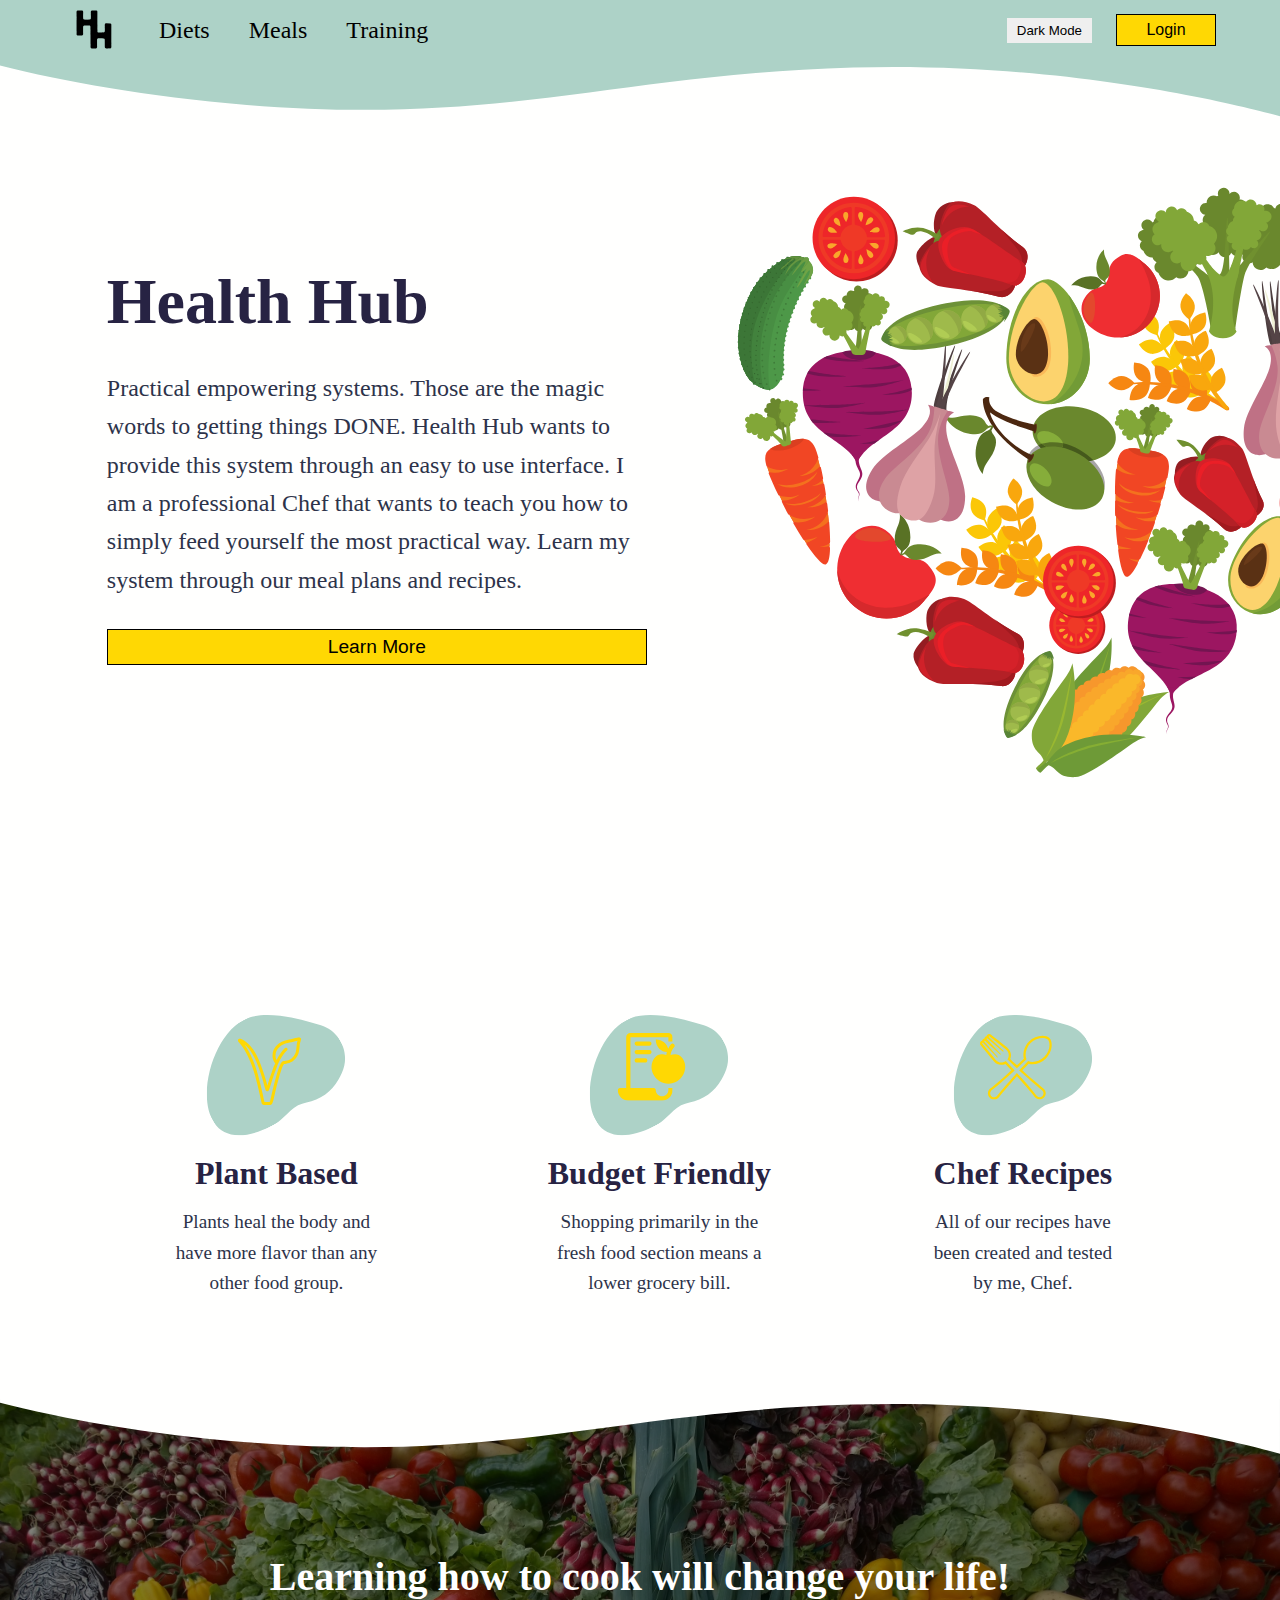
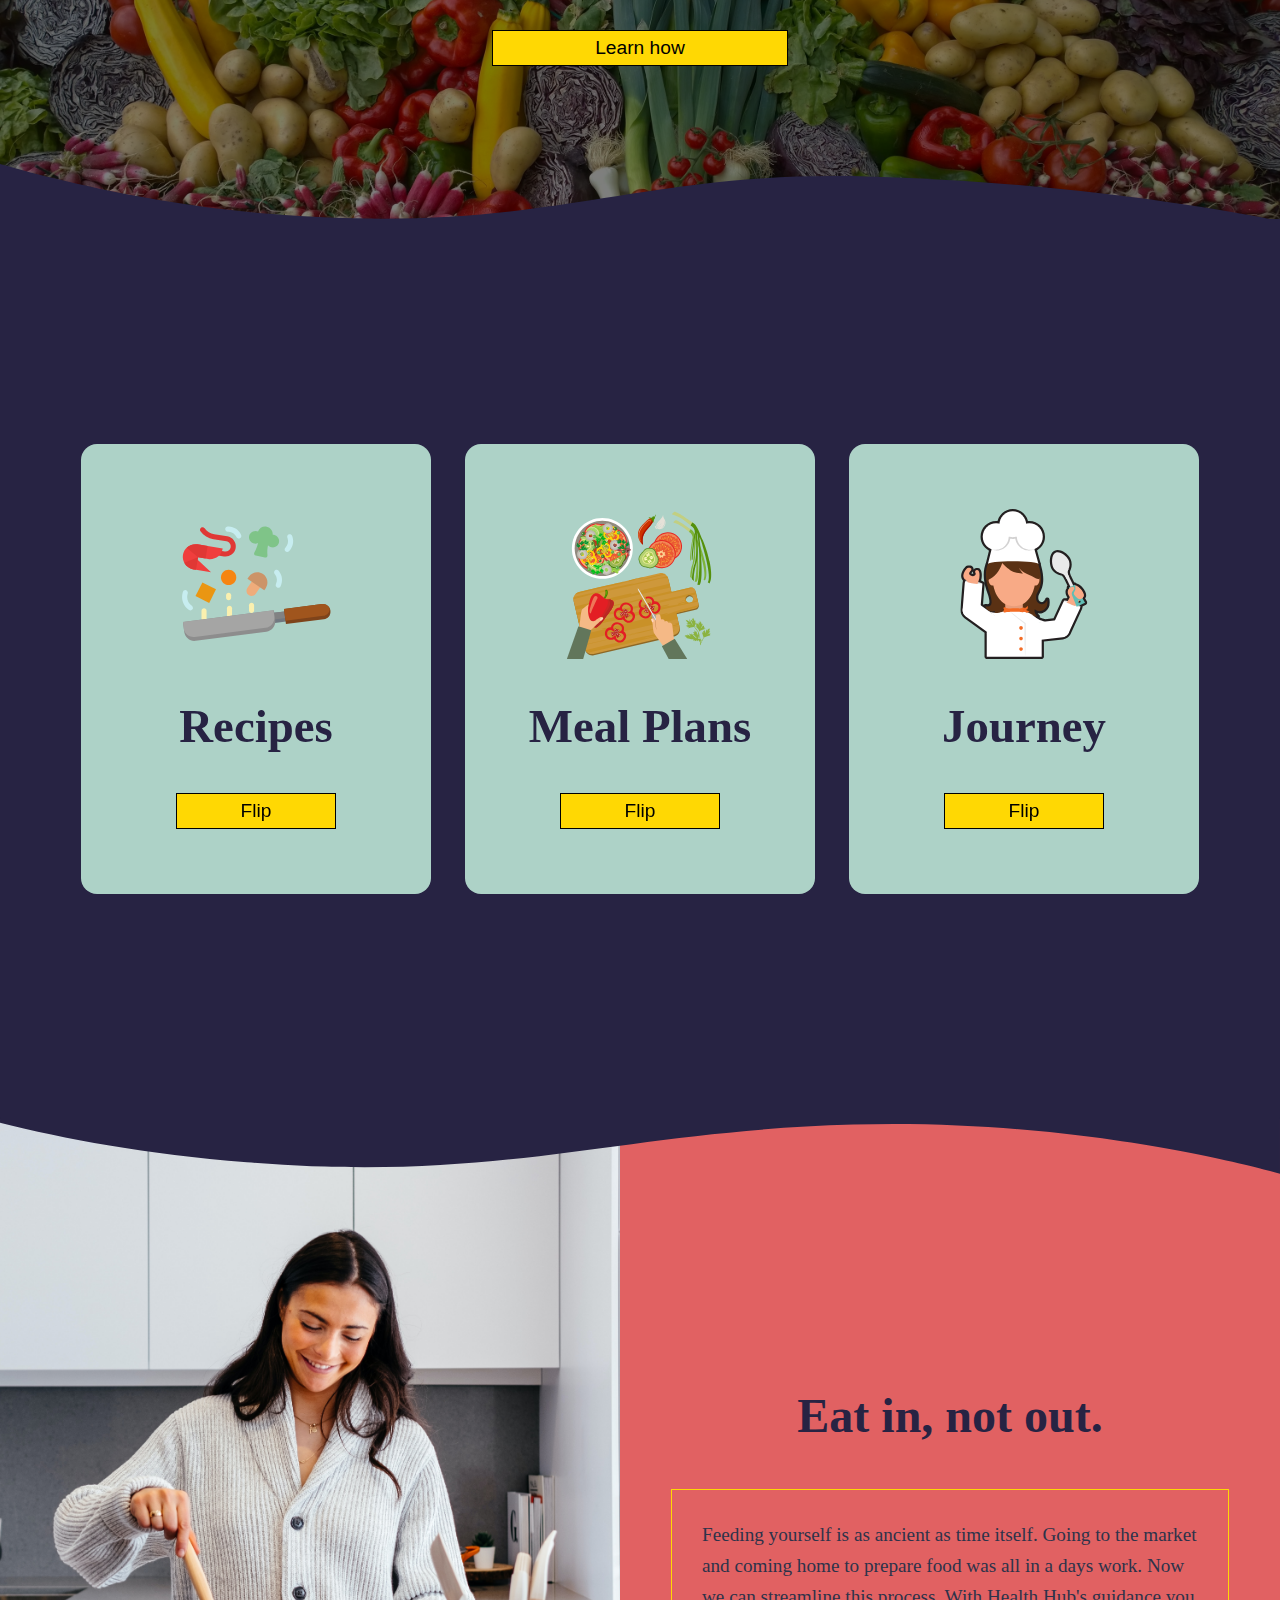
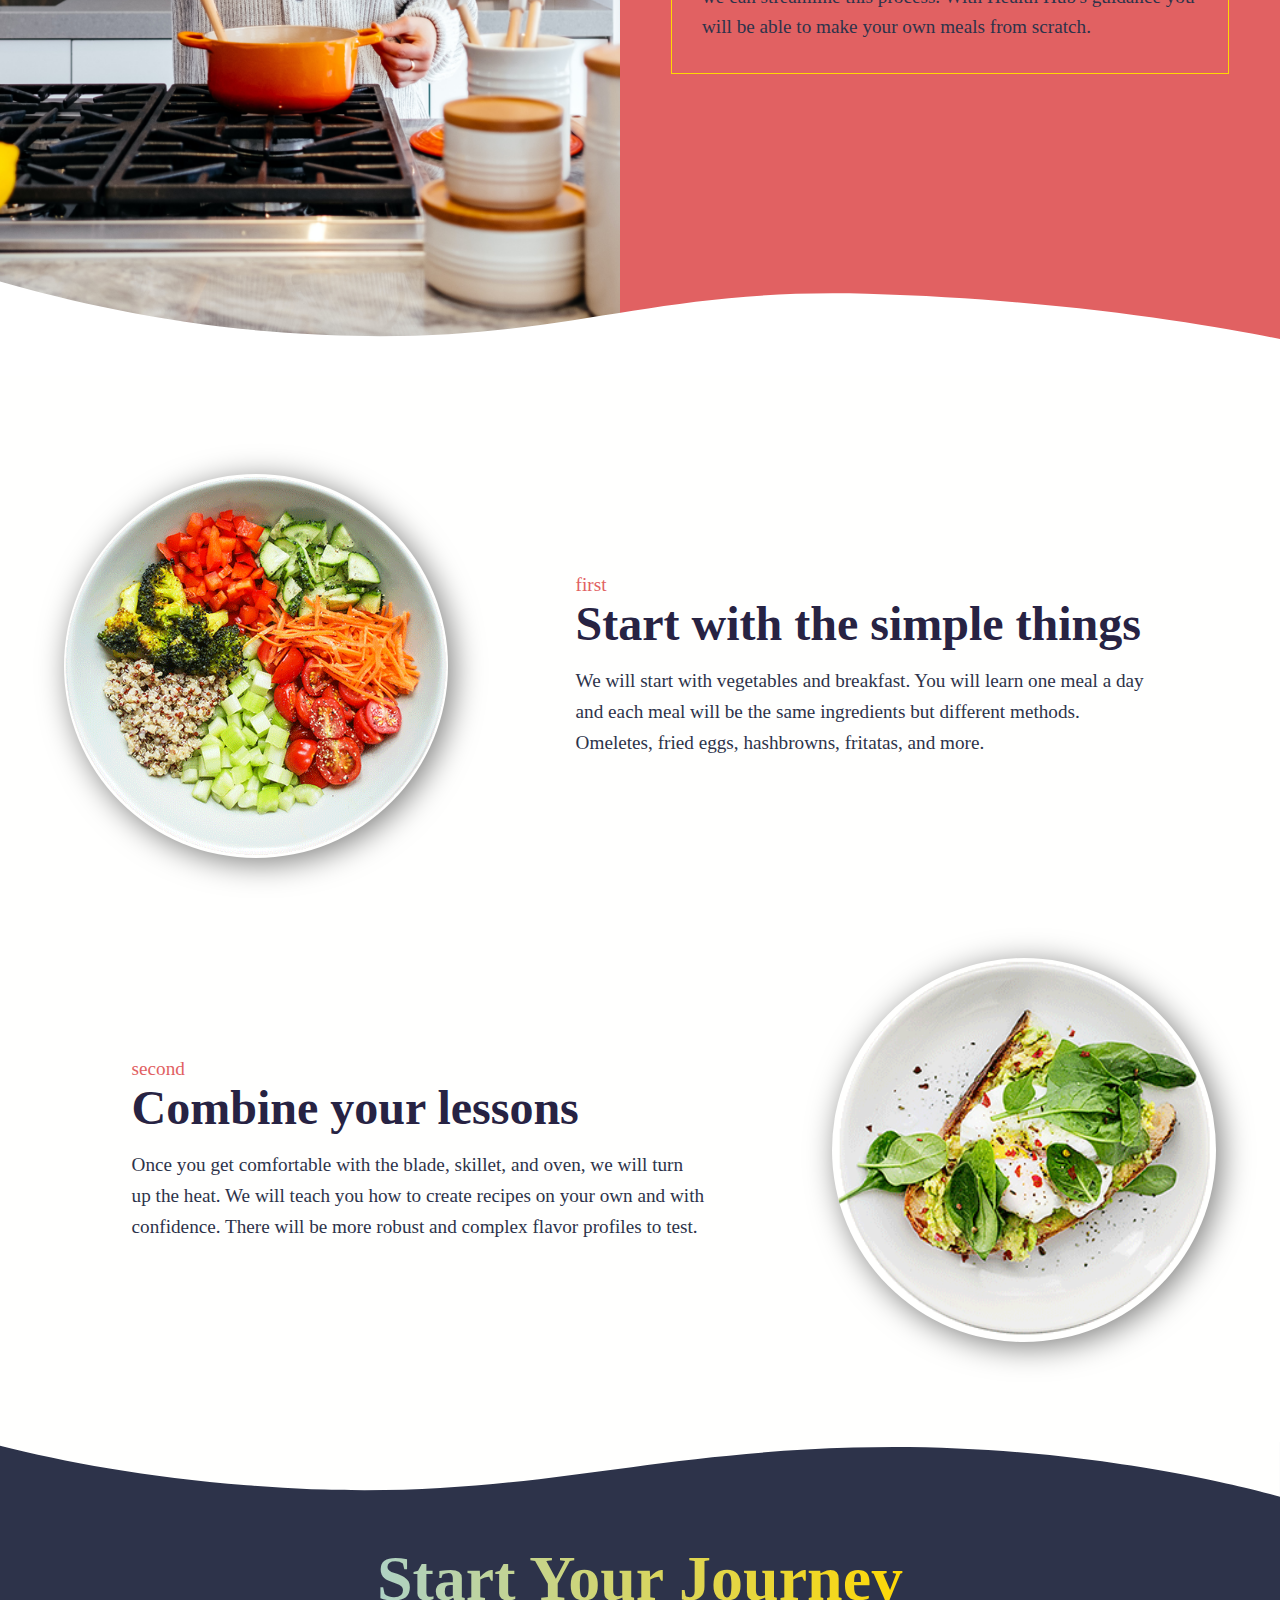
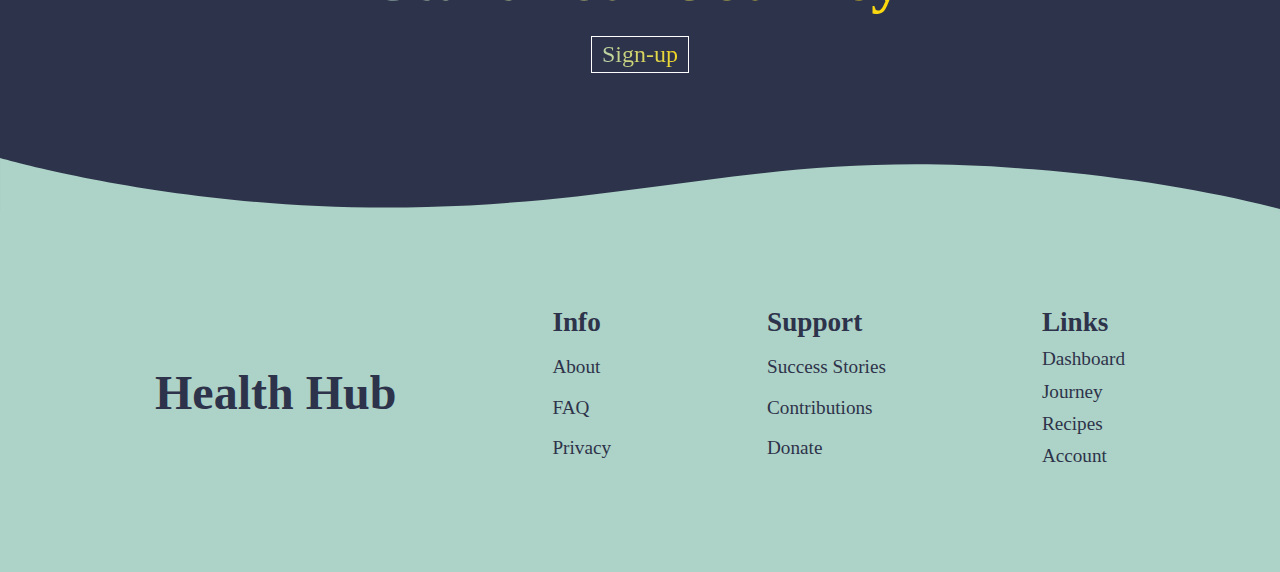
==== client/pages/index.html @ 30fa7616 "file re-structure" ====
<!DOCTYPE html>
<html lang="en">
  <head>
    <meta charset="UTF-8" />
    <meta http-equiv="X-UA-Compatible" content="IE=edge" />
    <meta name="viewport" content="width=device-width, initial-scale=1.0" />
    <link rel="stylesheet" href="../styles/global.css" />
    <link rel="stylesheet" href="../styles/Home/index.css" />
    <title>Health Hub Website</title>
  </head>
  <header>
    <div class="wrapper">
      <div class="links">
        <img
          class="logo"
          src="../assets/logo/black_logo.svg"
          alt="Health Hub Logo"
        />
        <nav>
          <a>Diets</a>
          <a>Meals</a>
          <a>Training</a>
        </nav>
      </div>
      <div class="header-login">
        <button id="dark_mode_switch" class="switch">Dark Mode</button>
        <button id="login" class="btn login">Login</button>
      </div>
    </div>
    <div class="header_wave"></div>
  </header>
  <body>
    <section class="splash">
      <img
        class="food_heart"
        src="../assets/Home/background/food_heart.svg"
        alt="heart food image"
      />
      <article>
        <h1>Health Hub</h1>
        <p>
          Practical empowering systems. Those are the magic words to getting
          things DONE. Health Hub wants to provide this system through an easy
          to use interface. I am a professional Chef that wants to teach you how
          to simply feed yourself the most practical way. Learn my system
          through our meal plans and recipes.
        </p>
        <button class="btn">Learn More</button>
      </article>
    </section>
    <section class="features">
      <div class="wrapper">
        <div>
          <img
            class="plant"
            src="../assets/Home/features/plant.svg"
            alt="Vegan Icon"
          />
          <h2>Plant Based</h2>
          <p>
            Plants heal the body and have more flavor than any other food group.
          </p>
        </div>
        <div>
          <img
            class="budget"
            src="../assets/Home/features/budget.svg"
            alt="Budget Icon"
          />
          <h2>Budget Friendly</h2>
          <p>
            Shopping primarily in the fresh food section means a lower grocery
            bill.
          </p>
        </div>
        <div>
          <img
            class="chef"
            src="../assets/Home/features/chef.svg"
            alt="Utensil Icon"
          />
          <h2>Chef Recipes</h2>
          <p>All of our recipes have been created and tested by me, Chef.</p>
        </div>
      </div>
    </section>
    <section class="food_wave">
      <div class="top_wave"></div>
      <div class="bottom_wave"></div>
      <div class="overlay">
        <h1>Learning how to cook will change your life!</h1>
        <button class="btn">Learn how</button>
      </div>
    </section>
    <section class="cards">
      <div class="wrapper">
        <div id="card_one" class="scene">
          <div class="card">
            <div class="card_face front">
              <img src="../assets/img_pack/1.svg" alt="icon" />
              <h3>Recipes</h3>
              <button class="btn flipButton">Flip</button>
            </div>
            <div class="card_face back">
              <img src="../assets/img_pack/1.svg" alt="icon" />
              <h1>Recipes Image</h1>
            </div>
          </div>
        </div>
        <div id="card_two" class="scene">
          <div class="card">
            <div class="card_face front">
              <img src="../assets/img_pack/2.svg" alt="icon" />
              <h3>Meal Plans</h3>
              <button class="btn flipButton">Flip</button>
            </div>
            <div class="card_face back">
              <h1>Hello</h1>
            </div>
          </div>
        </div>
        <div id="card_three" class="scene">
          <div class="card">
            <div class="card_face front">
              <img src="../assets/img_pack/3.svg" alt="icon" />
              <h3>Journey</h3>
              <button class="btn flipButton">Flip</button>
            </div>
            <div class="card_face back">
              <h1>Hello</h1>
            </div>
          </div>
        </div>
    </section>
    <section class="info">
      <div class="top_wave"></div>
      <div class="image"></div>
      <article>
        <h1>Eat in, not out.</h1>
        <p>
          Feeding yourself is as ancient as time itself. Going to the market and coming home to prepare food was all in a days work. Now we can streamline this process. With Health Hub's guidance you will be able to make your own meals from scratch.
        </p>
      </article>
      <div class="bottom_wave"></div>
    </section>
    <section class="bowls">
      <div class="wrapper">
        <div class="container">
          <img class="one" src="../assets/Home/plates/buddha_bowl.png" alt="buddha bowl">
          <article>
            <span>first</span>
            <h1>Start with the simple things</h1>
            <p>We will start with vegetables and breakfast. You will learn one meal a day and each meal will be the same ingredients but different methods.
              Omeletes, fried eggs, hashbrowns, fritatas, and more.
            </p>
          </article>
        </div>
        <div class="container">
          <img class="two" src="../assets/Home/plates/avacado_toast.png" alt="avacado toast">
          <article>
            <span>second</span>
            <h1>Combine your lessons</h1>
            <p>
              Once you get comfortable with the blade, skillet, and oven, we will turn up the heat. We will teach you how to create recipes on your own and with confidence. There will be more robust and complex flavor profiles to test.
            </p>
          </article>
        </div>
      </div>
    </section>
    <section class="banner">
      <div class="top_wave"></div>
      <h1>Start Your Journey</h1>
      <a href="">Sign-up</a>
      <div class="bottom_wave"></div>
    </section>
    <footer>
      <div class="top_wave"></div>
      <div id="mobile" class="wrapper">
      <a href=""><img src="../assets/footer/dashboard.svg" alt="dash icon"></a>
      <a href=""><img src="../assets/footer/journey.svg" alt="journey icon"></a>
      <a href=""><img src="../assets/footer/recipe.svg" alt="recipe icon"></a>
      <a href=""><img src="../assets/footer/account.svg" alt="account icon"></a>
    </div>
    <div id="desktop" class="wrapper">
      <a href=""><h1>Health Hub</h1></a>
      <menu>
        <h2>Info</h2>
        <a href="">About</a>
        <a href="">FAQ</a>
        <a href="">Privacy</a>
      </menu>
      <menu>
        <h2>Support</h2>
        <a href="">Success Stories</a>
        <a href="">Contributions</a>
        <a href="">Donate</a>
      </menu>
      <menu>
        <h2>Links</h2>
        <a href="">Dashboard</a>
        <a href="">Journey</a>
        <a href="">Recipes</a>
        <a href="">Account</a>
      </menu>
    </div>
    </footer>
    <script type="module" src="../scripts/index.js"></script>
  </body>
</html>
---- client/styles/global.css ----
@import url("./components/header.css");
@import url("./components/button.css");
@import url("./components/wave.css");
@import url("./components/wrapper.css");
@import url("./components/section.css");
@import url("./components/footer.css");

* {
  margin: 0;
  box-sizing: border-box;
}

:root {
  --background: #fffffe;
  --heading: #272343;
  --paragraph: #2d334a;
  --button: #ffd803;
  --button_text: #272343;
  --lt-highlight: #ffd803;
  --lt-main: #fffffe;
  --lt-secondary: #e3f6f5;
  --lt-tertiary: #bae8e8;
  --navbar: #add2c7;
  --border: "#272343";
  --article_background: hsla(37, 57%, 97%, 0.9);

  --dk-background: #004643;
  --dk-headline: #fffffe;
  --dk-paragraph: #abd1c6;
  --dk-button: #f9bc60;
  --dk-button_text: #001e1d;
  --dk-highlight: #f9bc60;
  --dk-main: #e8e4e6;
  --dk-secondary: #abd1c6;
  --dk-tertiary: #e16162;
  --dk-article_background: hsla(0, 5%, 20%, 0.9);

  /*Fonts*/
  --xs: 1rem;
  --sm: 1.2rem;
  --base: 1.5rem;
  --md: 2rem;
  --reg: 2.5rem;
  --lg: 3rem;
  --xl: 4rem;
  --xxl: 5.2rem;

  --std-max_width: 2200px;
  --std-max_height: 1500px;
}

html {
  background: var(--background);
}
body {
  overflow-x: hidden;
}
h1,
h2,
h3,
h4,
h5 {
  color: var(--heading);
}
p {
  line-height: 1.6;
  color: var(--paragraph);
}
a {
  text-decoration: none;
  color: inherit;
}
/*Mobile*/
@media (min-width: 400px) {
}
/*Xs*/
@media (min-width: 500px) {
}
/*Sm*/
@media (min-width: 640px) {
}
/*Md*/
@media (min-width: 768px) {
}
/*Lg*/
@media (min-width: 1024px) {
}
/*Xl*/
@media (min-width: 1280px) {
}
/*2xl*/
@media (min-width: 1536px) {
}
---- client/styles/Home/index.css ----
@import url("./sections/splash.css");
@import url("./sections/features.css");
@import url("./sections/food_wave.css");
@import url("./sections/cards.css");
@import url("./sections/info.css");
@import url("./sections/bowls.css");
@import url("./sections/banner.css");
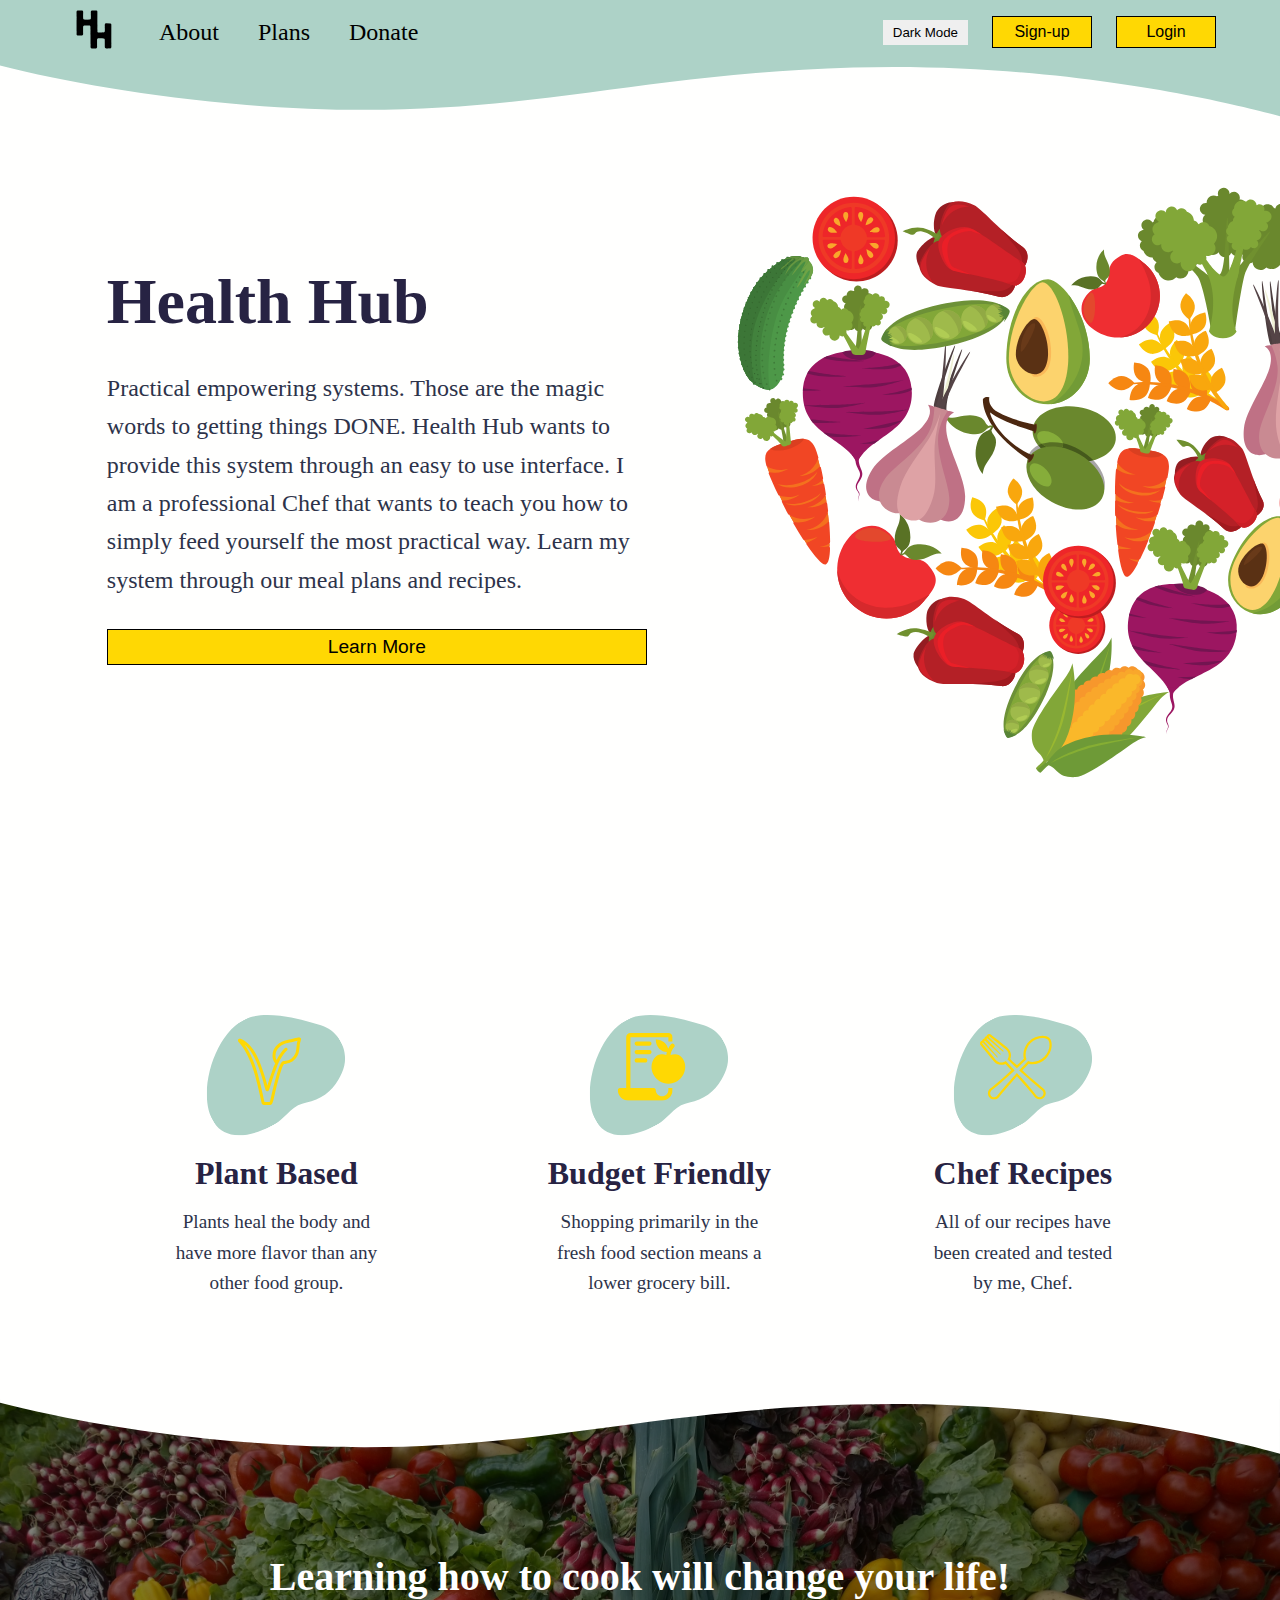
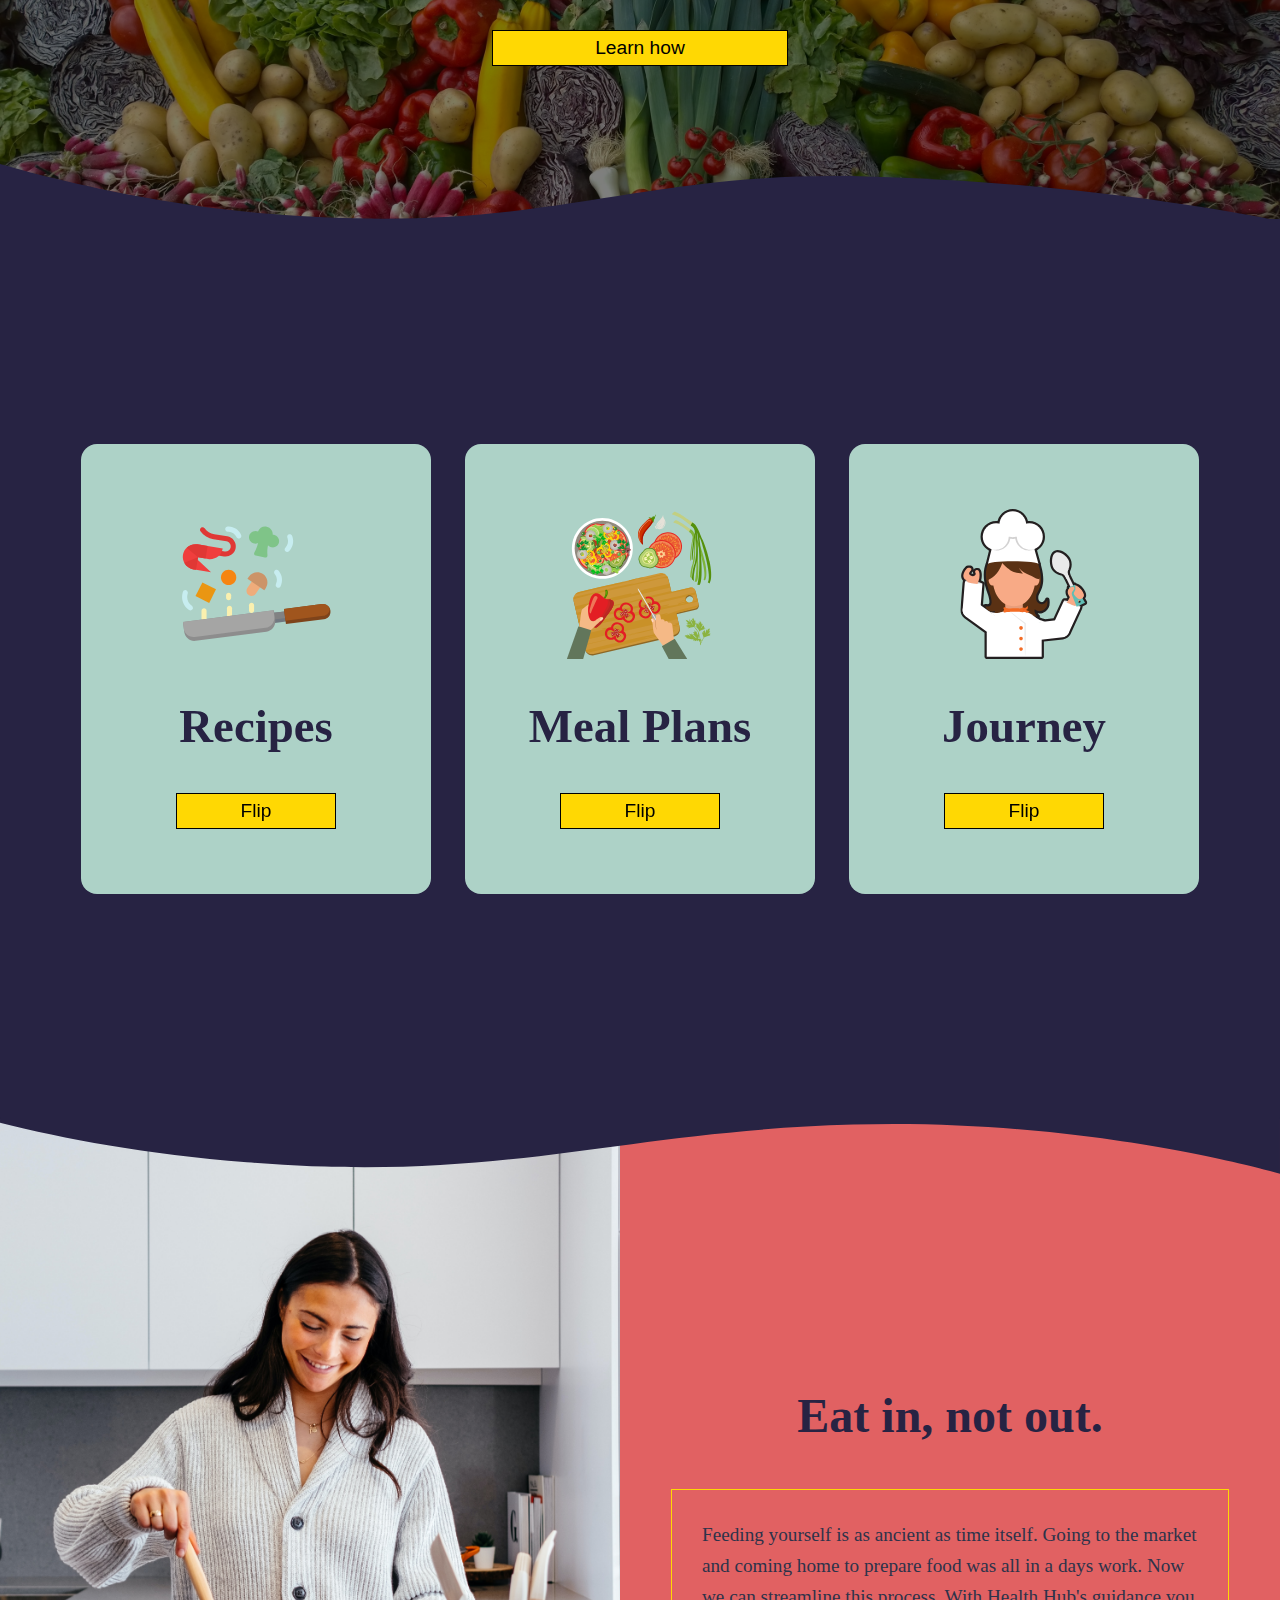
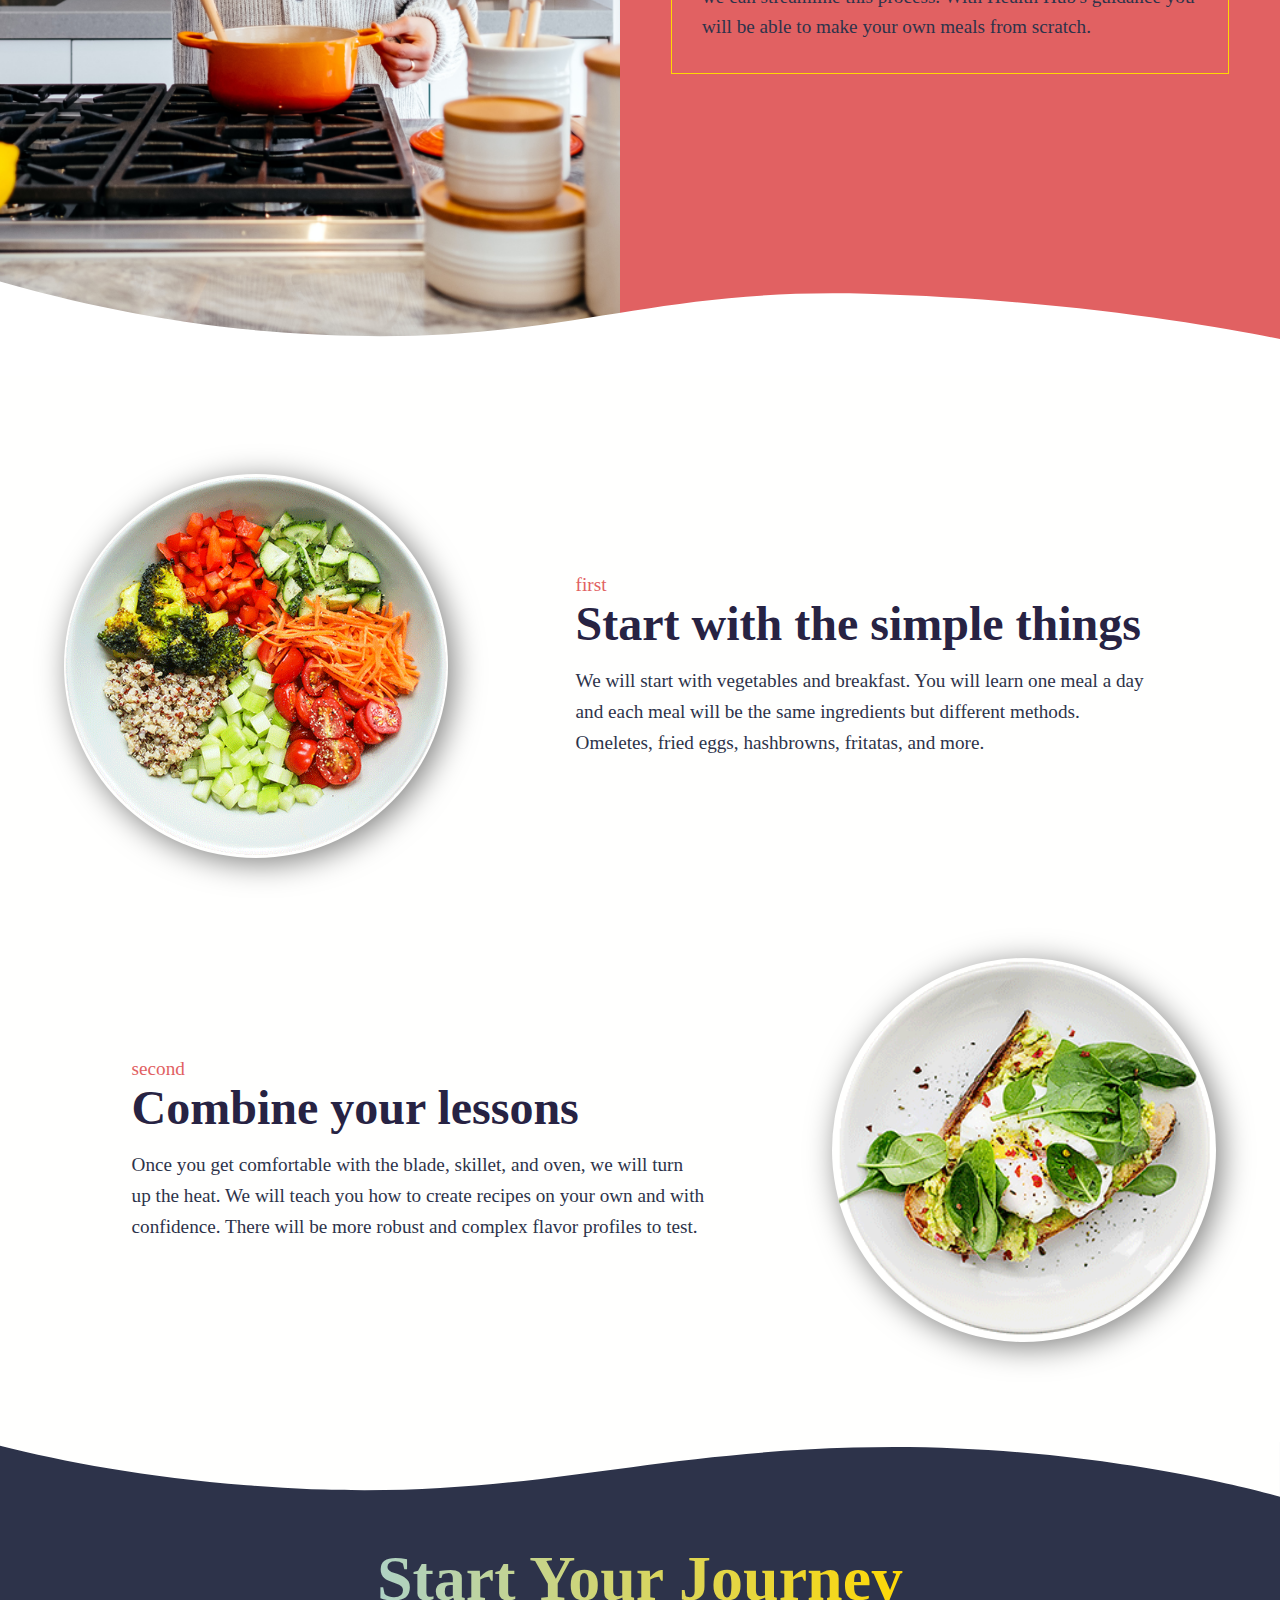
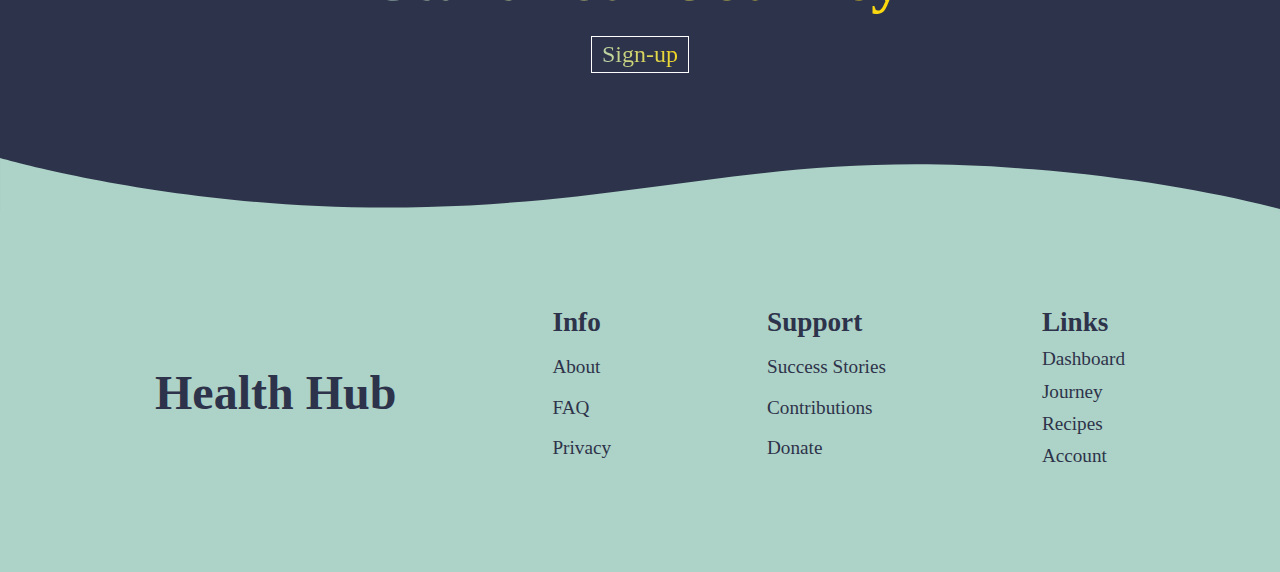
==== commit 7da19495: "read.md" ====
--- a/client/pages/index.html
+++ b/client/pages/index.html
@@ -11,20 +11,23 @@
   <header>
     <div class="wrapper">
       <div class="links">
+        <a href="">
         <img
           class="logo"
           src="../assets/logo/black_logo.svg"
           alt="Health Hub Logo"
         />
+      </a>
         <nav>
-          <a>Diets</a>
-          <a>Meals</a>
-          <a>Training</a>
+          <a>About</a>
+          <a>Plans</a>
+          <a>Donate</a>
         </nav>
       </div>
       <div class="header-login">
         <button id="dark_mode_switch" class="switch">Dark Mode</button>
-        <button id="login" class="btn login">Login</button>
+        <button class="btn login">Sign-up</button>
+        <a href="./dashboard.html"><button id="login" class="btn login">Login</button></a>
       </div>
     </div>
     <div class="header_wave"></div>
